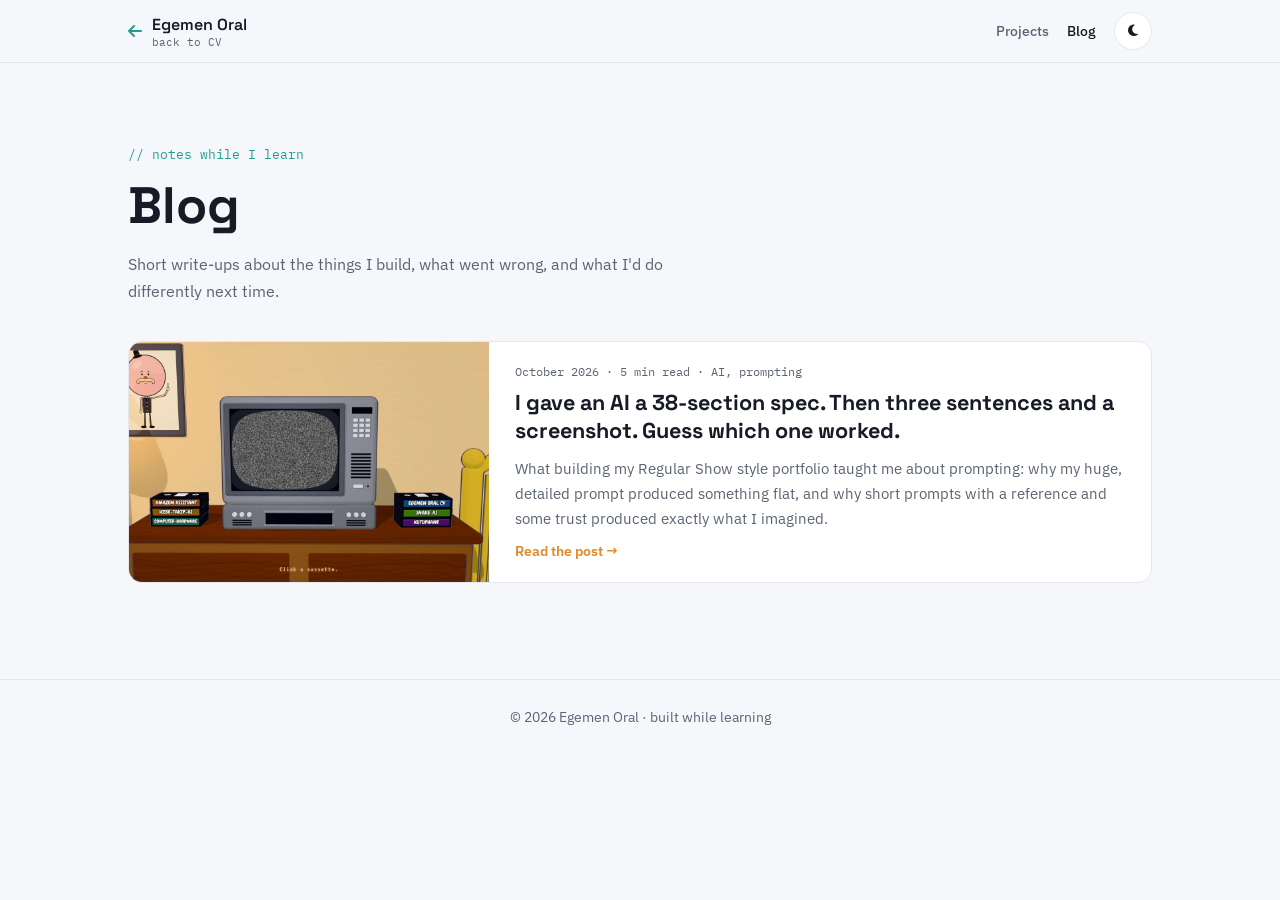
==== blog/index.html @ 6aa8ff42 "feat: blog with a first post on shorter prompts, Blog link in the nav Co-Authored-By: Claude Opus 5." ====
<!DOCTYPE html>
<html lang="en">
<head>
<meta charset="UTF-8">
<meta name="viewport" content="width=device-width, initial-scale=1.0">
<title>Blog — Egemen Oral</title>
<meta name="description" content="Notes from building things while I learn: AI, data, and the occasional cartoon living room.">
<link rel="preconnect" href="https://fonts.googleapis.com">
<link rel="preconnect" href="https://fonts.gstatic.com" crossorigin>
<link href="https://fonts.googleapis.com/css2?family=Space+Grotesk:wght@500;600;700&family=IBM+Plex+Sans:wght@400;500;600&family=IBM+Plex+Mono:wght@400;500&display=swap" rel="stylesheet">
<link rel="stylesheet" href="https://cdnjs.cloudflare.com/ajax/libs/font-awesome/6.5.1/css/all.min.css">
<link rel="stylesheet" href="blog.css">
</head>
<body>

<nav class="nav">
  <div class="nav-inner">
    <a class="nav-back" href="../"><i class="fa-solid fa-arrow-left"></i><div>Egemen Oral<span>back to CV</span></div></a>
    <div class="nav-right">
      <a class="hide-sm" href="../#projects">Projects</a>
      <a class="active" href="./">Blog</a>
      <button class="theme-toggle" id="themeToggle" aria-label="Toggle dark mode"><i class="fa-solid fa-moon" id="themeIcon"></i></button>
    </div>
  </div>
</nav>

<main class="wrap">
  <header class="blog-head">
    <span class="tag">// notes while I learn</span>
    <h1>Blog</h1>
    <p>Short write-ups about the things I build, what went wrong, and what I'd do differently next time.</p>
  </header>

  <div class="post-list">
    <a class="post-card" href="shorter-prompts/">
      <img src="img/room.jpg" alt="The cartoon living room portfolio: a CRT TV with VHS tapes stacked on both sides" loading="lazy">
      <div class="body">
        <span class="meta">October 2026 · 5 min read · AI, prompting</span>
        <h2>I gave an AI a 38-section spec. Then three sentences and a screenshot. Guess which one worked.</h2>
        <p>What building my Regular Show style portfolio taught me about prompting: why my huge, detailed prompt produced something flat, and why short prompts with a reference and some trust produced exactly what I imagined.</p>
        <span class="read">Read the post →</span>
      </div>
    </a>
  </div>
</main>

<footer>© 2026 Egemen Oral · built while learning</footer>
<script src="theme.js"></script>
</body>
</html>
---- blog/blog.css ----
/* Blog pages: same design tokens as the main CV page */
:root{
  --bg:#F6F7FB; --surface:#FFFFFF; --surface-2:#EEF0F7;
  --text:#171B26; --text-muted:#5B6472; --border:#E4E7EE;
  --accent:#E08A2B; --accent-2:#1E9E8C; --accent-3:#5B6EF5;
  --radius:14px;
  --shadow:0 1px 2px rgba(23,27,38,.04), 0 8px 24px rgba(23,27,38,.06);
}
html[data-theme="dark"]{
  --bg:#0B0F19; --surface:#121729; --surface-2:#171E33;
  --text:#EDEFF5; --text-muted:#9AA3B7; --border:#242C42;
  --accent:#F2B25C; --accent-2:#3FD1BC; --accent-3:#8B98FF;
  --shadow:0 1px 2px rgba(0,0,0,.3), 0 12px 32px rgba(0,0,0,.35);
}
*{box-sizing:border-box;}
html{scroll-behavior:smooth;}
body{
  margin:0; background:var(--bg); color:var(--text);
  font-family:'IBM Plex Sans',-apple-system,BlinkMacSystemFont,sans-serif;
  -webkit-font-smoothing:antialiased; transition:background .35s ease, color .35s ease;
}
a{color:inherit;}
.mono{font-family:'IBM Plex Mono',monospace;}
.wrap{max-width:1080px; margin:0 auto; padding:0 28px;}

/* nav */
.nav{position:sticky; top:0; z-index:50; background:color-mix(in srgb, var(--bg) 86%, transparent); backdrop-filter:blur(10px); border-bottom:1px solid var(--border);}
.nav-inner{max-width:1080px; margin:0 auto; padding:12px 28px; display:flex; align-items:center; justify-content:space-between; gap:16px;}
.nav-back{display:flex; align-items:center; gap:10px; text-decoration:none; font-family:'Space Grotesk',sans-serif; font-weight:600;}
.nav-back span{display:block; font-family:'IBM Plex Mono',monospace; font-weight:400; font-size:.68rem; color:var(--text-muted);}
.nav-back i{color:var(--accent-2);}
.nav-right{display:flex; align-items:center; gap:18px;}
.nav-right a{font-size:.86rem; text-decoration:none; color:var(--text-muted); font-weight:500;}
.nav-right a:hover, .nav-right a.active{color:var(--text);}
.theme-toggle{width:38px; height:38px; border-radius:50%; border:1px solid var(--border); background:var(--surface); color:var(--text); display:flex; align-items:center; justify-content:center; cursor:pointer; transition:transform .25s ease;}
.theme-toggle:hover{transform:rotate(18deg);}
a:focus-visible, button:focus-visible{outline:2px solid var(--accent-3); outline-offset:2px;}

/* blog index */
.blog-head{padding:80px 0 36px;}
.tag{font-family:'IBM Plex Mono',monospace; font-size:.8rem; color:var(--accent-2);}
.blog-head h1{font-family:'Space Grotesk',sans-serif; font-size:clamp(2.2rem,5vw,3.2rem); margin:.2em 0 .25em;}
.blog-head p{color:var(--text-muted); max-width:56ch; line-height:1.7; margin:0;}
.post-list{display:grid; gap:22px; padding-bottom:96px;}
.post-card{display:grid; grid-template-columns:minmax(220px,360px) 1fr; gap:26px; align-items:center; text-decoration:none; color:inherit; background:var(--surface); border:1px solid var(--border); border-radius:var(--radius); overflow:hidden; transition:transform .25s ease, border-color .25s ease;}
.post-card:hover{transform:translateY(-4px); border-color:var(--accent-3);}
.post-card img{width:100%; height:100%; min-height:200px; object-fit:cover; display:block;}
.post-card .body{padding:22px 26px 22px 0; display:flex; flex-direction:column; gap:10px;}
.post-card h2{font-family:'Space Grotesk',sans-serif; font-size:1.35rem; margin:0; line-height:1.3;}
.post-card p{margin:0; color:var(--text-muted); line-height:1.65; font-size:.95rem;}
.meta{font-family:'IBM Plex Mono',monospace; font-size:.76rem; color:var(--text-muted);}
.read{font-weight:600; color:var(--accent); font-size:.9rem;}
@media (max-width:760px){
  .post-card{grid-template-columns:1fr;}
  .post-card .body{padding:0 20px 22px;}
  .nav-right a.hide-sm{display:none;}
}

/* article */
.article{max-width:720px; margin:0 auto; padding:72px 28px 96px;}
.article h1{font-family:'Space Grotesk',sans-serif; font-size:clamp(2rem,4.6vw,2.9rem); line-height:1.15; margin:.25em 0 .35em;}
.article .lede{font-size:1.15rem; color:var(--text-muted); line-height:1.7; margin:0 0 18px;}
.article h2{font-family:'Space Grotesk',sans-serif; font-size:1.5rem; margin:2.2em 0 .5em;}
.article p, .article li{font-size:1.04rem; line-height:1.8;}
.article p{margin:0 0 1.1em;}
.article ul, .article ol{padding-left:1.3em; margin:0 0 1.2em;}
.article li{margin:.35em 0;}
.article strong{color:var(--text);}
.article figure{margin:28px 0 32px;}
.article figure img{width:100%; display:block; border-radius:var(--radius); border:1px solid var(--border); box-shadow:var(--shadow);}
.article figcaption{font-size:.84rem; color:var(--text-muted); margin-top:10px; text-align:center;}
.article blockquote{margin:24px 0; padding:14px 20px; border-left:3px solid var(--accent-2); background:var(--surface); border-radius:0 10px 10px 0; color:var(--text-muted); font-family:'IBM Plex Mono',monospace; font-size:.9rem; line-height:1.7;}
.compare{display:grid; grid-template-columns:1fr 1fr; gap:16px; margin:24px 0 28px;}
.compare div{background:var(--surface); border:1px solid var(--border); border-radius:var(--radius); padding:18px 20px;}
.compare h3{margin:0 0 8px; font-family:'Space Grotesk',sans-serif; font-size:1rem;}
.compare p{margin:0; font-size:.94rem; color:var(--text-muted); line-height:1.65;}
.compare .after h3{color:var(--accent-2);}
.compare .before h3{color:var(--accent);}
@media (max-width:640px){.compare{grid-template-columns:1fr;}}
.recipe{counter-reset:r; list-style:none; padding:0 !important;}
.recipe li{counter-increment:r; position:relative; padding-left:44px !important; margin:14px 0 !important;}
.recipe li::before{content:counter(r); position:absolute; left:0; top:2px; width:28px; height:28px; border-radius:8px; background:var(--surface-2); border:1px solid var(--border); font-family:'IBM Plex Mono',monospace; font-size:.85rem; display:grid; place-items:center; color:var(--accent-2);}
.cta{display:flex; flex-wrap:wrap; gap:12px; margin-top:32px;}
.btn{display:inline-flex; align-items:center; gap:8px; padding:12px 20px; border-radius:10px; text-decoration:none; font-weight:600; font-size:.95rem; border:1px solid transparent; transition:transform .2s ease;}
.btn:hover{transform:translateY(-2px);}
.btn-primary{background:var(--accent); color:#171200;}
.btn-outline{border-color:var(--border); color:var(--text);}
footer{border-top:1px solid var(--border); text-align:center; padding:28px; color:var(--text-muted); font-size:.85rem;}
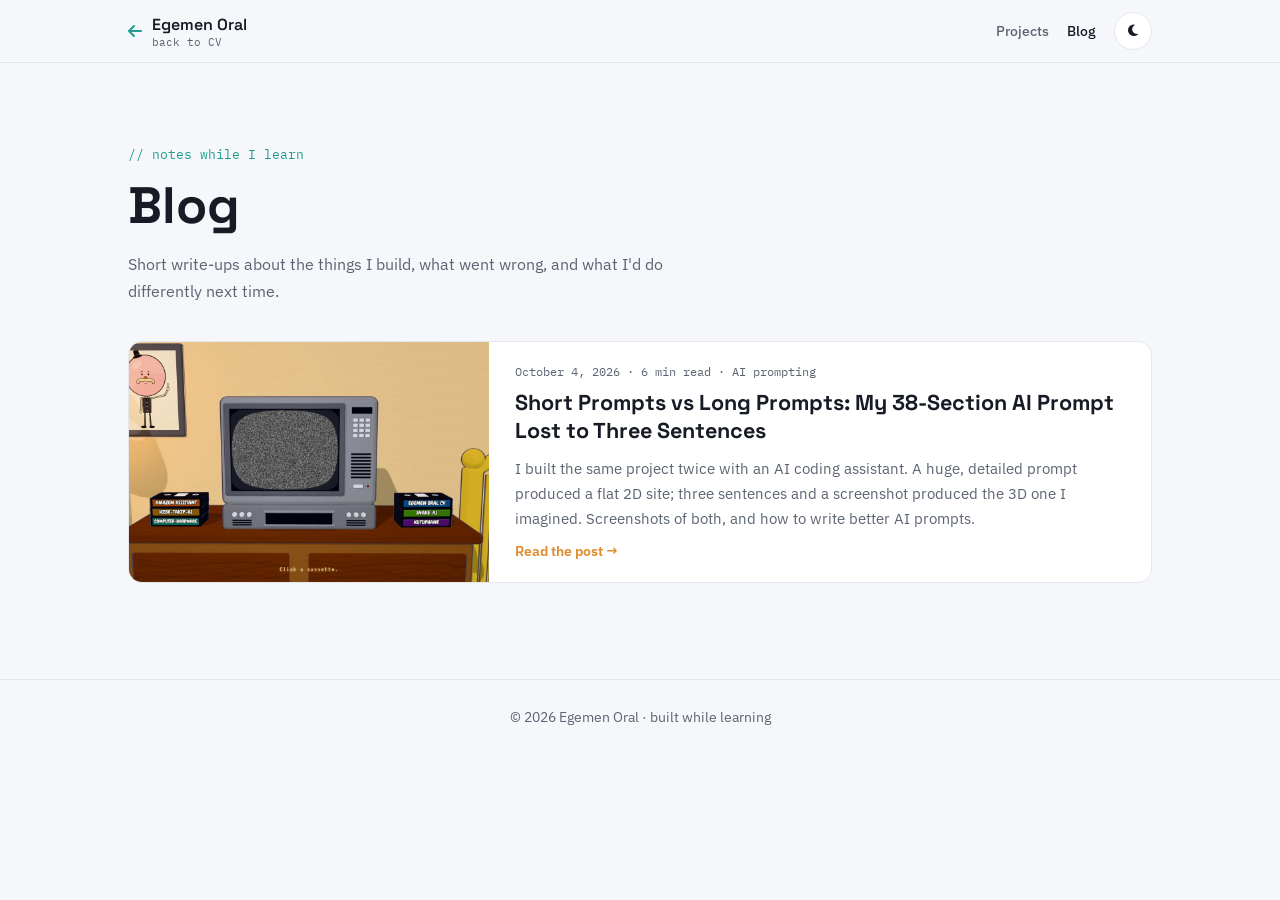
==== commit 29a2305a: "feat: SEO-focused post on short vs long AI prompts with screenshots of both versions, sitemap, robot" ====
--- a/blog/index.html
+++ b/blog/index.html
@@ -4,7 +4,11 @@
 <meta charset="UTF-8">
 <meta name="viewport" content="width=device-width, initial-scale=1.0">
 <title>Blog — Egemen Oral</title>
-<meta name="description" content="Notes from building things while I learn: AI, data, and the occasional cartoon living room.">
+<meta name="description" content="Egemen Oral's blog: practical notes on AI prompting, AI coding assistants, machine learning and the projects I build while learning.">
+<link rel="canonical" href="https://egemenoral.com/blog/">
+<meta property="og:title" content="Blog — Egemen Oral">
+<meta property="og:description" content="Practical notes on AI prompting, AI coding assistants and the projects I build while learning.">
+<meta property="og:image" content="https://egemenoral.com/blog/img/short-prompt-result-3d-portfolio-room.jpg">
 <link rel="preconnect" href="https://fonts.googleapis.com">
 <link rel="preconnect" href="https://fonts.gstatic.com" crossorigin>
 <link href="https://fonts.googleapis.com/css2?family=Space+Grotesk:wght@500;600;700&family=IBM+Plex+Sans:wght@400;500;600&family=IBM+Plex+Mono:wght@400;500&display=swap" rel="stylesheet">
@@ -32,12 +36,12 @@
   </header>
 
   <div class="post-list">
-    <a class="post-card" href="shorter-prompts/">
-      <img src="img/room.jpg" alt="The cartoon living room portfolio: a CRT TV with VHS tapes stacked on both sides" loading="lazy">
+    <a class="post-card" href="short-prompts-vs-long-prompts-ai/">
+      <img src="img/short-prompt-result-3d-portfolio-room.jpg" alt="Short prompts vs long prompts: the 3D portfolio room built from a short AI prompt" loading="lazy">
       <div class="body">
-        <span class="meta">October 2026 · 5 min read · AI, prompting</span>
-        <h2>I gave an AI a 38-section spec. Then three sentences and a screenshot. Guess which one worked.</h2>
-        <p>What building my Regular Show style portfolio taught me about prompting: why my huge, detailed prompt produced something flat, and why short prompts with a reference and some trust produced exactly what I imagined.</p>
+        <span class="meta">October 4, 2026 · 6 min read · AI prompting</span>
+        <h2>Short Prompts vs Long Prompts: My 38-Section AI Prompt Lost to Three Sentences</h2>
+        <p>I built the same project twice with an AI coding assistant. A huge, detailed prompt produced a flat 2D site; three sentences and a screenshot produced the 3D one I imagined. Screenshots of both, and how to write better AI prompts.</p>
         <span class="read">Read the post →</span>
       </div>
     </a>
--- a/blog/blog.css
+++ b/blog/blog.css
@@ -61,6 +61,9 @@
 .article h1{font-family:'Space Grotesk',sans-serif; font-size:clamp(2rem,4.6vw,2.9rem); line-height:1.15; margin:.25em 0 .35em;}
 .article .lede{font-size:1.15rem; color:var(--text-muted); line-height:1.7; margin:0 0 18px;}
 .article h2{font-family:'Space Grotesk',sans-serif; font-size:1.5rem; margin:2.2em 0 .5em;}
+.article h3{font-family:'Space Grotesk',sans-serif; font-size:1.12rem; margin:1.5em 0 .4em;}
+.article .meta a{text-decoration:none;}
+.article .meta a:hover{color:var(--text);}
 .article p, .article li{font-size:1.04rem; line-height:1.8;}
 .article p{margin:0 0 1.1em;}
 .article ul, .article ol{padding-left:1.3em; margin:0 0 1.2em;}
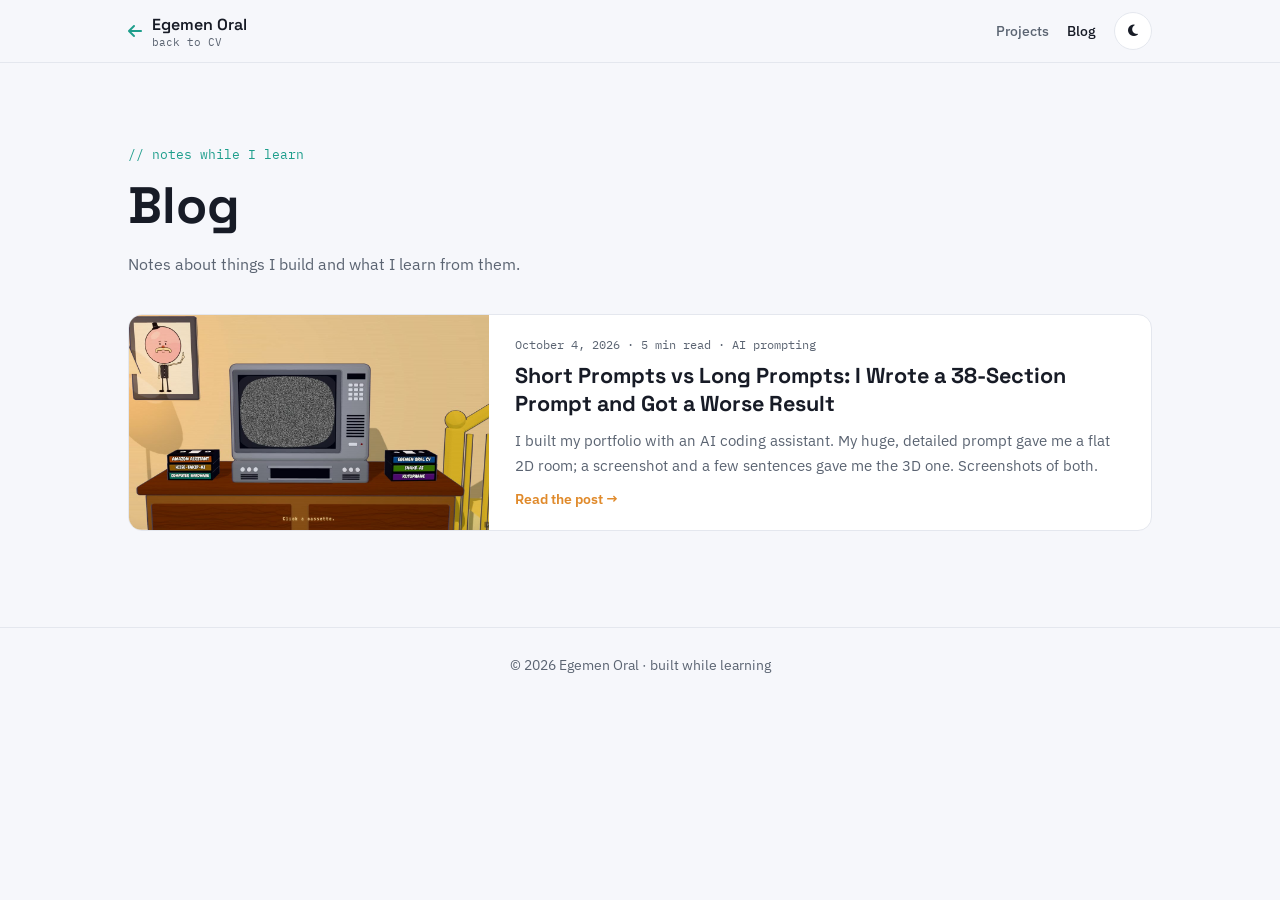
==== commit 8d21474e: "content: rewrite the prompting post in a plainer, first-person voice Co-Authored-By: Claude Opus 5.5" ====
--- a/blog/index.html
+++ b/blog/index.html
@@ -32,16 +32,16 @@
   <header class="blog-head">
     <span class="tag">// notes while I learn</span>
     <h1>Blog</h1>
-    <p>Short write-ups about the things I build, what went wrong, and what I'd do differently next time.</p>
+    <p>Notes about things I build and what I learn from them.</p>
   </header>
 
   <div class="post-list">
     <a class="post-card" href="short-prompts-vs-long-prompts-ai/">
       <img src="img/short-prompt-result-3d-portfolio-room.jpg" alt="Short prompts vs long prompts: the 3D portfolio room built from a short AI prompt" loading="lazy">
       <div class="body">
-        <span class="meta">October 4, 2026 · 6 min read · AI prompting</span>
-        <h2>Short Prompts vs Long Prompts: My 38-Section AI Prompt Lost to Three Sentences</h2>
-        <p>I built the same project twice with an AI coding assistant. A huge, detailed prompt produced a flat 2D site; three sentences and a screenshot produced the 3D one I imagined. Screenshots of both, and how to write better AI prompts.</p>
+        <span class="meta">October 4, 2026 · 5 min read · AI prompting</span>
+        <h2>Short Prompts vs Long Prompts: I Wrote a 38-Section Prompt and Got a Worse Result</h2>
+        <p>I built my portfolio with an AI coding assistant. My huge, detailed prompt gave me a flat 2D room; a screenshot and a few sentences gave me the 3D one. Screenshots of both.</p>
         <span class="read">Read the post →</span>
       </div>
     </a>
--- a/blog/blog.css
+++ b/blog/blog.css
@@ -44,7 +44,7 @@
 .post-list{display:grid; gap:22px; padding-bottom:96px;}
 .post-card{display:grid; grid-template-columns:minmax(220px,360px) 1fr; gap:26px; align-items:center; text-decoration:none; color:inherit; background:var(--surface); border:1px solid var(--border); border-radius:var(--radius); overflow:hidden; transition:transform .25s ease, border-color .25s ease;}
 .post-card:hover{transform:translateY(-4px); border-color:var(--accent-3);}
-.post-card img{width:100%; height:100%; min-height:200px; object-fit:cover; display:block;}
+.post-card img{width:100%; height:100%; min-height:200px; aspect-ratio:16 / 9; object-fit:cover; display:block;}
 .post-card .body{padding:22px 26px 22px 0; display:flex; flex-direction:column; gap:10px;}
 .post-card h2{font-family:'Space Grotesk',sans-serif; font-size:1.35rem; margin:0; line-height:1.3;}
 .post-card p{margin:0; color:var(--text-muted); line-height:1.65; font-size:.95rem;}
@@ -69,8 +69,12 @@
 .article ul, .article ol{padding-left:1.3em; margin:0 0 1.2em;}
 .article li{margin:.35em 0;}
 .article strong{color:var(--text);}
-.article figure{margin:28px 0 32px;}
-.article figure img{width:100%; display:block; border-radius:var(--radius); border:1px solid var(--border); box-shadow:var(--shadow);}
+.article figure{
+  /* images break out of the text column a little, keeping their real aspect ratio */
+  width:min(960px, calc(100vw - 40px)); position:relative; left:50%; transform:translateX(-50%);
+  margin:32px 0 36px;
+}
+.article figure img{width:100%; height:auto; aspect-ratio:16 / 9; object-fit:cover; display:block; border-radius:var(--radius); border:1px solid var(--border); box-shadow:var(--shadow);}
 .article figcaption{font-size:.84rem; color:var(--text-muted); margin-top:10px; text-align:center;}
 .article blockquote{margin:24px 0; padding:14px 20px; border-left:3px solid var(--accent-2); background:var(--surface); border-radius:0 10px 10px 0; color:var(--text-muted); font-family:'IBM Plex Mono',monospace; font-size:.9rem; line-height:1.7;}
 .compare{display:grid; grid-template-columns:1fr 1fr; gap:16px; margin:24px 0 28px;}
